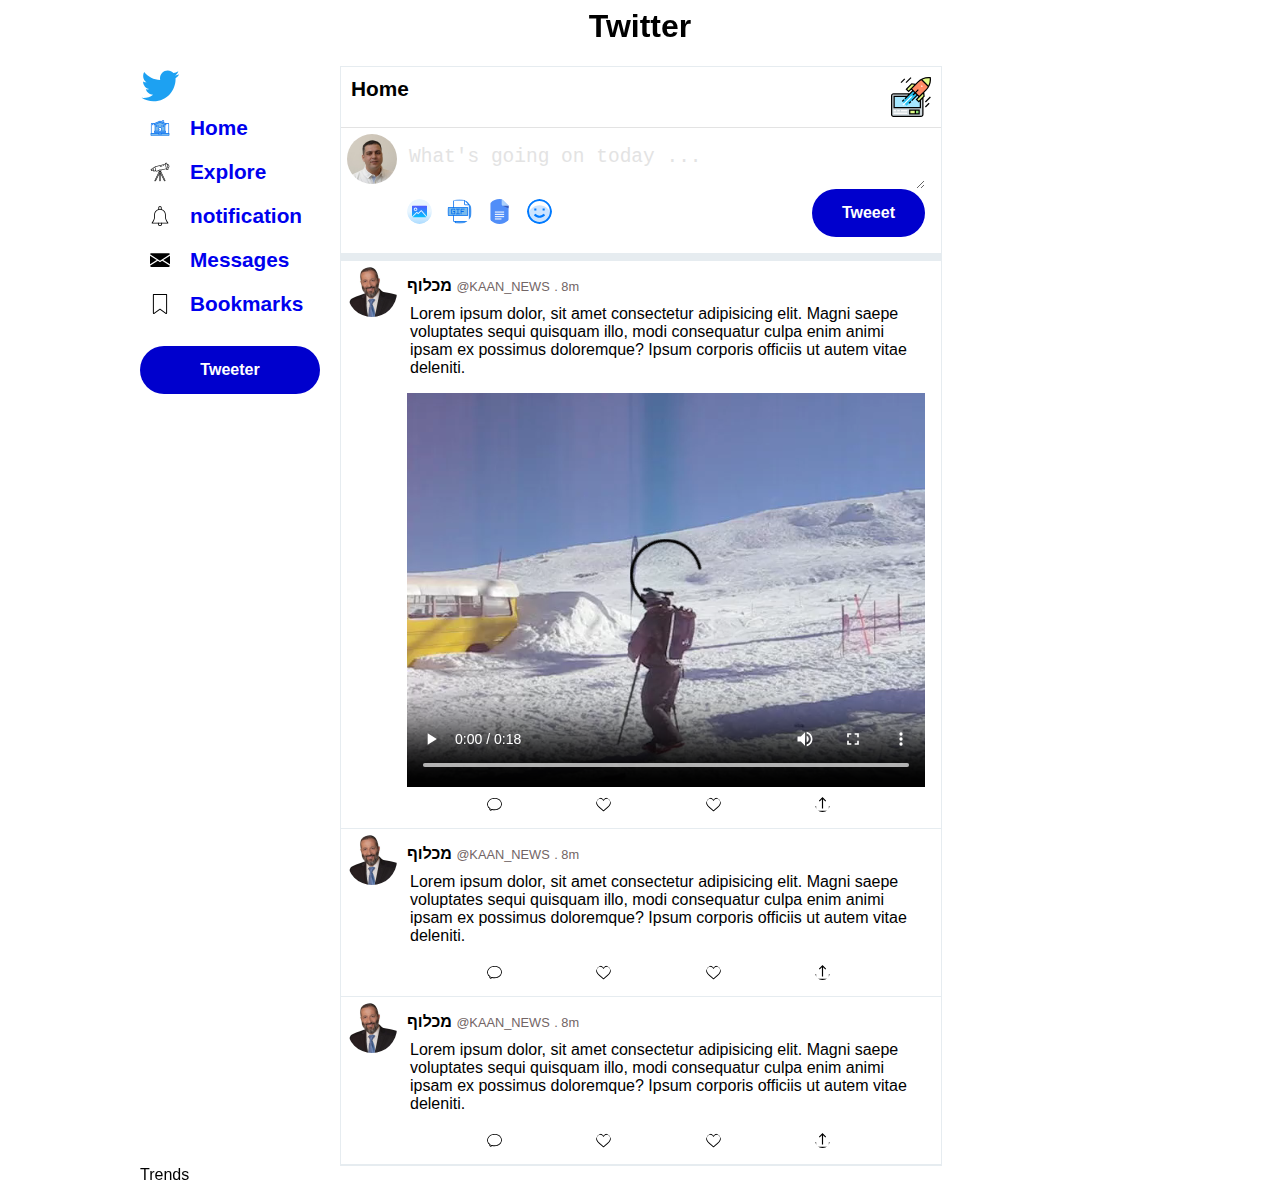
==== HTML/twitterOne/index.html @ de774775 "tweeter first two columns" ====
<html>
    <head>
        <title>Twitter</title>
        <link rel="stylesheet" type="text/css" href="./main.css">
        <link rel="stylesheet" type="text/css" href="./nav.css">
        <link rel="stylesheet" type="text/css" href="./news.css">
    </head>
    <body>
        <header>
            <center>
                <h1>Twitter</h1>
            </center>
        </header> 
        <main>
            <div class="main">
                <div class="naviation-wrapper">
                    <div class="header">
                        <svg viewBox="0 0 24 24" class="tweeter-logo r-13gxpu9 r-4qtqp9 r-yyyyoo r-16y2uox r-1q142lx r-8kz0gk r-dnmrzs r-bnwqim r-1plcrui r-lrvibr"><g><path d="M23.643 4.937c-.835.37-1.732.62-2.675.733.962-.576 1.7-1.49 2.048-2.578-.9.534-1.897.922-2.958 1.13-.85-.904-2.06-1.47-3.4-1.47-2.572 0-4.658 2.086-4.658 4.66 0 .364.042.718.12 1.06-3.873-.195-7.304-2.05-9.602-4.868-.4.69-.63 1.49-.63 2.342 0 1.616.823 3.043 2.072 3.878-.764-.025-1.482-.234-2.11-.583v.06c0 2.257 1.605 4.14 3.737 4.568-.392.106-.803.162-1.227.162-.3 0-.593-.028-.877-.082.593 1.85 2.313 3.198 4.352 3.234-1.595 1.25-3.604 1.995-5.786 1.995-.376 0-.747-.022-1.112-.065 2.062 1.323 4.51 2.093 7.14 2.093 8.57 0 13.255-7.098 13.255-13.254 0-.2-.005-.402-.014-.602.91-.658 1.7-1.477 2.323-2.41z"></path></g></svg>
                    </div>
                    <div class="navigation">
                        <nav class="nav-item-element">
                            <a href=#>
                                <div class="nav-item">
                                    <div class="nav-icon"><img src="./assets/home.svg" alt="home ..."></div>
                                    <div class="nav-text">Home</div>
                                </div>
                            </a>
                            <a href=#>
                                <div class="nav-item">
                                    <div class="nav-icon"><img src="./assets/explore.svg" alt="home ..."></div>
                                    <div class="nav-text">Explore</div>
                                </div>
                            </a>
                            <a href=#>
                                <div class="nav-item">
                                    <div class="nav-icon"><img src="./assets/notification.svg" alt="home ..."></div>
                                    <div class="nav-text">notification</div>
                                </div>
                            </a>
                            <a href=#>
                                <div class="nav-item">
                                    <div class="nav-icon"><img src="./assets/messages.svg" alt="home ..."></div>
                                    <div class="nav-text">Messages</div>
                                </div>
                            </a>
                            <a href=#>
                                <div class="nav-item">
                                    <div class="nav-icon"><img src="./assets/bookmarks.svg" alt="home ..."></div>
                                    <div class="nav-text">Bookmarks</div>
                                </div>
                            </a>    
                            <div class="nav-bottom">
                                <button class="button">Tweeter</button>
                            </div>                                                                                                            
                        </nav>
                    </div>
                </div>
                <div class="news-feed-wrapper">
                    <div class="header">
                        <div class="header-text">Home</div>
                        <div class="header-icon"><a href=#><img src="./assets/post.svg" alt="post ..."></a></div>
                    </div>
                    <div class="feed-item profile">
                        <div class="img-col">
                            <a href=#><img src="./assets/me.jpg" alt="profile image"></a>
                        </div>
                        <div class="story-col">
                            <div class="text-area">
                                <textarea id="w3mission" rows="1" cols="200">What's going on today ...</textarea>
                            </div>
                            <div class="feed-item-profile">
                                <div>
                                    <div class="icone-list">
                                        <div class="icon-e"><a href=#><img src="./assets/img.svg" alt="img ..."></a></div>
                                        <div class="icon-e"><a href=#><img src="./assets/gif.svg" alt="gif ..."></a></div>
                                        <div class="icon-e"><a href=#><img src="./assets/doc.svg" alt="doc ..."></a></div>
                                        <div class="icon-e"><a href=#><img src="./assets/smily.svg" alt="smily ..."></a></div>
                                    </div>
                                </div>
                                <div>
                                    <button class="button">Tweeet</button>
                                </div>
                            </div>
                        </div>
                        
                    </div>
                    <!-- end of new box header -->
                    <div class="feed-item ">
                        <div class="img-col">
                            <a href=#><img src="./assets/deri.jpg" alt="profile image"></a>
                        </div>
                        <div class="story-col">
                            <div class="top-title">
                                <span class="name"> מכלוף</span>
                                <span class="more"> @KAAN_NEWS</span>
                                <span class="more"> . 8m</span>
                            </div>
                            <div class="description">
                                Lorem ipsum dolor, sit amet consectetur adipisicing elit. Magni saepe voluptates sequi quisquam illo, modi consequatur culpa enim animi ipsam ex possimus doloremque? Ipsum corporis officiis ut autem vitae deleniti.
                            </div>
                            <div class="media">
                                <video width="100%" height="400" controls>
                                    <source src="https://twitter.com/i/status/1240328558494572544" type="video/ogg">
                                    <source src="./assets/bus.mp4" type="video/mp4">
                                    Your browser does not support the video tag.
                                  </video>
                                
                            </div>
                            <div class="feed-item-footer">
                                <div class="icone-list">
                                    <div class="icon-e"><a href=#><img src="./assets/comment.svg" alt="comment ..."></a></div>
                                    <div class="icon-e"><a href=#><img src="./assets/love.svg" alt="recycel ..."></a></div>
                                    <div class="icon-e"><a href=#><img src="./assets/love.svg" alt="love ..."></a></div>
                                    <div class="icon-e"><a href=#><img src="./assets/upload.svg" alt="upload ..."></a></div>
                                </div>
                            </div>
                        </div>
                        
                    </div>

                    <!-- end of new  box-->
                    <div class="feed-item ">
                        <div class="img-col">
                            <a href=#><img src="./assets/deri.jpg" alt="profile image"></a>
                        </div>
                        <div class="story-col">
                            <div class="top-title">
                                <span class="name"> מכלוף</span>
                                <span class="more"> @KAAN_NEWS</span>
                                <span class="more"> . 8m</span>
                            </div>
                            <div class="description">
                                Lorem ipsum dolor, sit amet consectetur adipisicing elit. Magni saepe voluptates sequi quisquam illo, modi consequatur culpa enim animi ipsam ex possimus doloremque? Ipsum corporis officiis ut autem vitae deleniti.
                            </div>

                            <div class="feed-item-footer">
                                <div class="icone-list">
                                    <div class="icon-e"><a href=#><img src="./assets/comment.svg" alt="comment ..."></a></div>
                                    <div class="icon-e"><a href=#><img src="./assets/love.svg" alt="recycel ..."></a></div>
                                    <div class="icon-e"><a href=#><img src="./assets/love.svg" alt="love ..."></a></div>
                                    <div class="icon-e"><a href=#><img src="./assets/upload.svg" alt="upload ..."></a></div>
                                </div>
                            </div>
                        </div>
                        
                    </div>

                    <!-- end of new  box-->
                    <div class="feed-item ">
                        <div class="img-col">
                            <a href=#><img src="./assets/deri.jpg" alt="profile image"></a>
                        </div>
                        <div class="story-col">
                            <div class="top-title">
                                <span class="name"> מכלוף</span>
                                <span class="more"> @KAAN_NEWS</span>
                                <span class="more"> . 8m</span>
                            </div>
                            <div class="description">
                                Lorem ipsum dolor, sit amet consectetur adipisicing elit. Magni saepe voluptates sequi quisquam illo, modi consequatur culpa enim animi ipsam ex possimus doloremque? Ipsum corporis officiis ut autem vitae deleniti.
                            </div>

                            <div class="feed-item-footer">
                                <div class="icone-list">
                                    <div class="icon-e"><a href=#><img src="./assets/comment.svg" alt="comment ..."></a></div>
                                    <div class="icon-e"><a href=#><img src="./assets/love.svg" alt="recycel ..."></a></div>
                                    <div class="icon-e"><a href=#><img src="./assets/love.svg" alt="love ..."></a></div>
                                    <div class="icon-e"><a href=#><img src="./assets/upload.svg" alt="upload ..."></a></div>
                                </div>
                            </div>
                        </div>
                        
                    </div>

                    <!-- end of new  box-->                                        
                </div>
                <div class="trends-wrapper">Trends</div>

            </div>
        </main>
    
       
    </body>
</html>
---- HTML/twitterOne/main.css ----
BODY {
    font-family: 'Segoe UI', Tahoma, Geneva, Verdana, sans-serif;
    font-style: 16px;
}
.main {
    
    width: 100%;
    max-width: 1000px;
    margin: auto;
}
.naviation-wrapper {
    width: 200px;
    float: left;
}
.news-feed-wrapper {
    width: 600px;
    float: left;
    border: 1px solid #E6ECF0;
}
.trends-wrapper {
    width: 300;
    float: left;
}

.button {
    background-color: mediumblue;
    border: none;
    border-radius: 9999px;
    color: white;
    padding: 15px 30px;
    text-align: center;
    text-decoration: none;
    font-size: 1em;
    font-weight: bold;
    cursor: pointer;
}
.button:hover {
    background-color: mediumslateblue;
}
---- HTML/twitterOne/nav.css ----
.tweeter-logo{
    color: rgba(29,161,242,1.00);
    width: 40px;
    fill: rgb(29, 161, 242);
}

.naviation-wrapper {
    margin-bottom: 20px;
}

.navigation .nav-item-element {
    flex-direction: column;
    justify-content: flex-start;
    display: flex;

}

.nav-item-element a {
    text-decoration: none
}

.navigation .nav-item {
    padding: 10px 0 10px 0;
    flex-direction: row;
    justify-content: flex-start;
    display: flex;

}

.navigation .nav-item .nav-icon,
.navigation .nav-item .nav-text {
    box-sizing: border-box;
    display: flex;
    padding: 0 10px 0 10px; 

}
.nav-icon img {
    width: 20px;
}
.navigation .nav-item .nav-text {
    font-size: 1.3em;
    font-weight: bold;
    
}
---- HTML/twitterOne/news.css ----
.news-feed-wrapper .header {
    display: flex;
    flex-direction: row;
    justify-content: space-between;
    border-bottom: 1px solid #e3e3e3;
}
.news-feed-wrapper .header-icon img {
    width: 40px;
}
.news-feed-wrapper .header DIV {
    padding: 10px;
    font-size: 1.3em;
    font-weight: bold;
    

}

.news-feed-wrapper .feed-item {
    display: flex;
    direction: row;
    padding: 6px;
    border-bottom: 1px solid #E6ECF0;
}

.feed-item .img-col img {
    width: 50px;
    border-radius: 50%;
}

.feed-item .story-col {
    padding: 10px;
}
.news-feed-wrapper .profile {
    border-bottom: 8px solid #E6ECF0;
}
.feed-item .story-col .text-area textarea {
    height: 45px;
    border: 0px transparent;
    font-size: 1.5em;
    color: #e3e3e3;
    width: 100%;
}

.icon-e img {
    width: 25px;
    border-radius: 50%;
}

.feed-item-footer .icon-e img {
    width: 15px;
} 

.story-col .top-title .name{
    font-weight: bold;
}
.story-col .top-title .more{
    color: rgb(114, 101, 101);
    font-size: 0.8em;
}
.story-col .feed-item-profile,
.story-col .icone-list  {
    display: flex;
    direction: row;
    justify-content: space-between;
}
.story-col .description {
    padding: 10px 0 10px 3px
}
.story-col .feed-item-footer {

}
.story-col .icone-list {
    justify-content: space-evenly;
}

.story-col .feed-item-footer {
    justify-content: space-between;
}
.icone-list div{
    padding: 10px 15px 0 0;
    align-items: center;
}
.icone-list div:hover{
    background-color: hotpink;
}
.nav-bottom button{
    margin-top: 20px;
    width:90%;
}
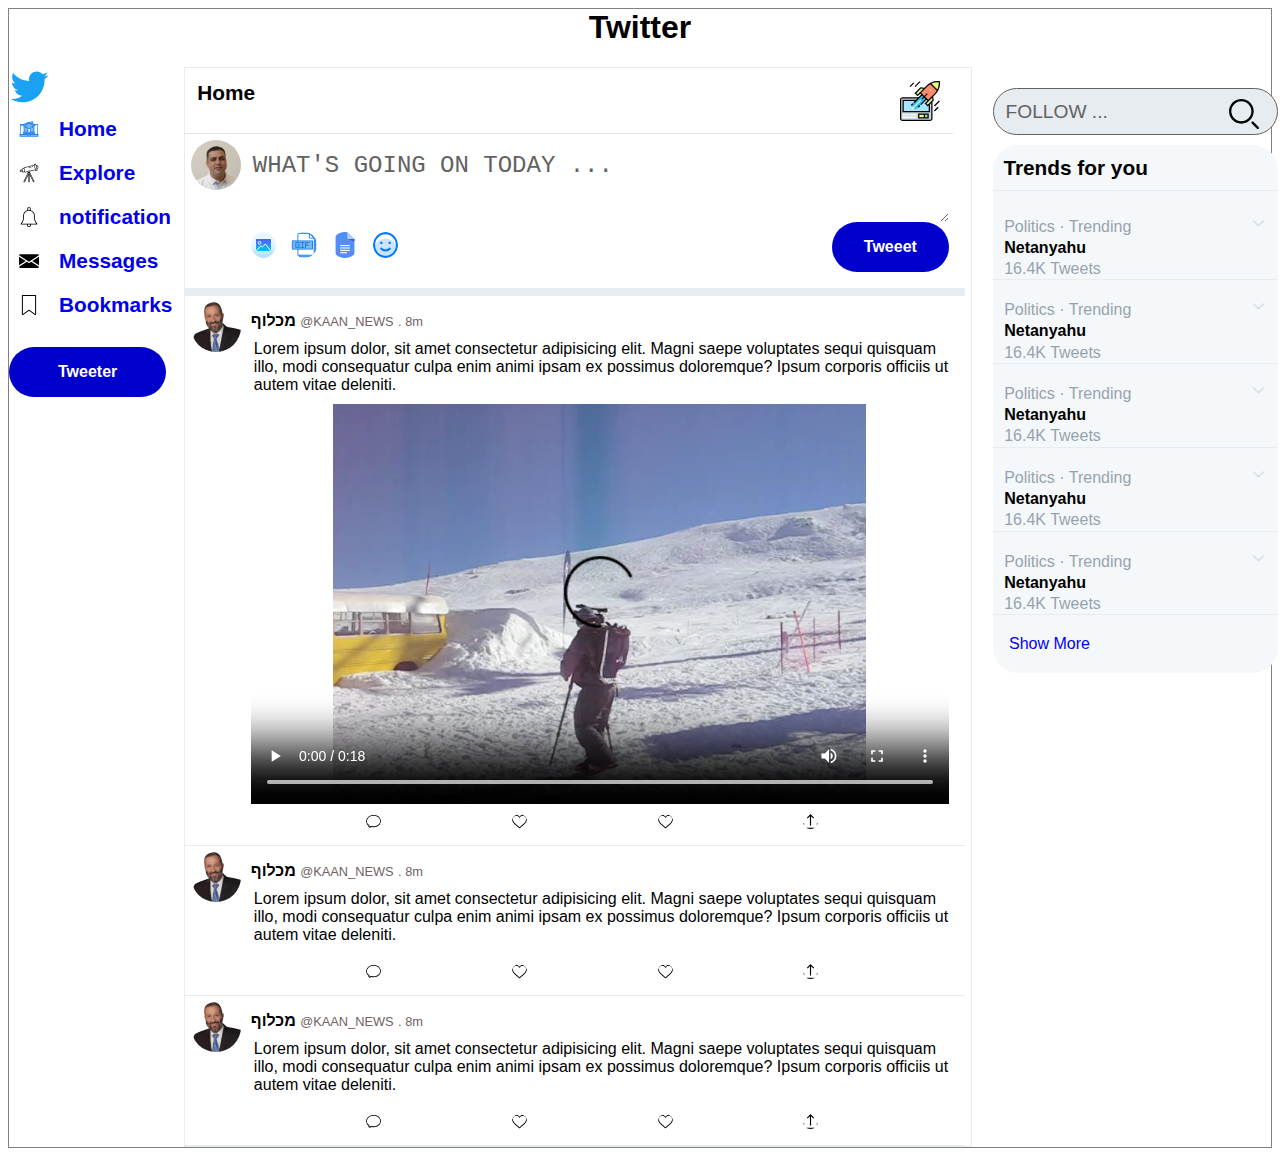
==== commit dc348deb: "add tweeter 3 column + fix feedback from teacher ..." ====
--- a/HTML/twitterOne/index.html
+++ b/HTML/twitterOne/index.html
@@ -4,6 +4,7 @@
         <link rel="stylesheet" type="text/css" href="./main.css">
         <link rel="stylesheet" type="text/css" href="./nav.css">
         <link rel="stylesheet" type="text/css" href="./news.css">
+        <link rel="stylesheet" type="text/css" href="./trends.css">
     </head>
     <body>
         <header>
@@ -66,7 +67,7 @@
                         </div>
                         <div class="story-col">
                             <div class="text-area">
-                                <textarea id="w3mission" rows="1" cols="200">What's going on today ...</textarea>
+                                <textarea id="news-textarea" rows="1" cols="200" placeholder="What's going on today ..."></textarea>
                             </div>
                             <div class="feed-item-profile">
                                 <div>
@@ -174,7 +175,64 @@
 
                     <!-- end of new  box-->                                        
                 </div>
-                <div class="trends-wrapper">Trends</div>
+                <div class="trends-wrapper">
+                    <div class="search-box">
+                        <input class="search-box-input" type="input" placeholder="Follow ...">
+                        <!--<input class="search-box-button" type="button" value="search">-->
+                        <button class="search-box-button"><img src="./assets/search.svg" alt="Search"></span></button>
+                    </div>
+                    <div class="trends">
+                        <div class="trend-item trends-header">Trends for you</div>
+                        <!-- trend -->
+                        <div class="trend-item">
+                            <div class="top">
+                                <div class="left item">Politics · Trending</div>
+                                <div class="arrow item"><img src="./assets/arrow_down.svg"></div>
+                            </div>
+                            <div class="mid">Netanyahu</div>
+                            <div class="bottom">16.4K Tweets</div>
+                        </div>
+                        <!-- trend -->
+                        <div class="trend-item">
+                            <div class="top">
+                                <div class="left item">Politics · Trending</div>
+                                <div class="arrow item"><img src="./assets/arrow_down.svg"></div>
+                            </div>
+                            <div class="mid">Netanyahu</div>
+                            <div class="bottom">16.4K Tweets</div>
+                        </div>
+                        <!-- trend -->
+                        <div class="trend-item">
+                            <div class="top">
+                                <div class="left item">Politics · Trending</div>
+                                <div class="arrow item"><img src="./assets/arrow_down.svg"></div>
+                            </div>
+                            <div class="mid">Netanyahu</div>
+                            <div class="bottom">16.4K Tweets</div>
+                        </div>
+                        <!-- trend -->
+                        <div class="trend-item">
+                            <div class="top">
+                                <div class="left item">Politics · Trending</div>
+                                <div class="arrow item"><img src="./assets/arrow_down.svg"></div>
+                            </div>
+                            <div class="mid">Netanyahu</div>
+                            <div class="bottom">16.4K Tweets</div>
+                        </div>
+                        <!-- trend -->
+                        <div class="trend-item">
+                            <div class="top">
+                                <div class="left item">Politics · Trending</div>
+                                <div class="arrow item"><img src="./assets/arrow_down.svg"></div>
+                            </div>
+                            <div class="mid">Netanyahu</div>
+                            <div class="bottom">16.4K Tweets</div>
+                        </div>
+                        
+                        <div class="trend-item  trends-footer">Show More</div>
+                        
+                    </div>                    
+                </div>
 
             </div>
         </main>
--- a/HTML/twitterOne/main.css
+++ b/HTML/twitterOne/main.css
@@ -1,25 +1,31 @@
 BODY {
     font-family: 'Segoe UI', Tahoma, Geneva, Verdana, sans-serif;
-    font-style: 16px;
+    font-size: 16px;
+    border: 1px solid grey;
 }
 .main {
     
-    width: 100%;
-    max-width: 1000px;
+    width: 80em;
+    max-width: 1300px;
     margin: auto;
+    display: flex;
+    justify-content: space-around;
 }
 .naviation-wrapper {
-    width: 200px;
-    float: left;
+    #width: 12em;
+    flex-grow: 0.5;
+    #float: left;
 }
 .news-feed-wrapper {
-    width: 600px;
-    float: left;
+    #width: 40em;
+    flex-grow: 2;
+    #float: left;
     border: 1px solid #E6ECF0;
 }
 .trends-wrapper {
-    width: 300;
-    float: left;
+    #width: 25em;
+    flex-grow: 1;
+    #float: left;
 }
 
 .button {
@@ -27,7 +33,7 @@
     border: none;
     border-radius: 9999px;
     color: white;
-    padding: 15px 30px;
+    padding: 1em 2em;
     text-align: center;
     text-decoration: none;
     font-size: 1em;
--- a/HTML/twitterOne/nav.css
+++ b/HTML/twitterOne/nav.css
@@ -1,8 +1,8 @@
 
 .tweeter-logo{
-    color: rgba(29,161,242,1.00);
+    color: #1AA1F2;
     width: 40px;
-    fill: rgb(29, 161, 242);
+    fill: #1AA1F2;
 }
 
 .naviation-wrapper {
--- a/HTML/twitterOne/news.css
+++ b/HTML/twitterOne/news.css
@@ -1,3 +1,8 @@
+.news-feed-wrapper .header,
+.feed-item {
+ max-width: 48em;
+}
+
 .news-feed-wrapper .header {
     display: flex;
     flex-direction: row;
@@ -7,12 +12,11 @@
 .news-feed-wrapper .header-icon img {
     width: 40px;
 }
-.news-feed-wrapper .header DIV {
-    padding: 10px;
+.news-feed-wrapper .header .header-text,
+.news-feed-wrapper .header .header-icon {
+    padding: 0.6em;
     font-size: 1.3em;
     font-weight: bold;
-    
-
 }
 
 .news-feed-wrapper .feed-item {
@@ -34,15 +38,19 @@
     border-bottom: 8px solid #E6ECF0;
 }
 .feed-item .story-col .text-area textarea {
-    height: 45px;
+    height: 3em;
     border: 0px transparent;
     font-size: 1.5em;
     color: #e3e3e3;
     width: 100%;
 }
+.feed-item .story-col .text-area textarea:hover, 
+.feed-item .story-col .text-area textarea:focus {
+    color: black;
+}
 
 .icon-e img {
-    width: 25px;
+    width: 1.6em;
     border-radius: 50%;
 }
 
@@ -54,7 +62,7 @@
     font-weight: bold;
 }
 .story-col .top-title .more{
-    color: rgb(114, 101, 101);
+    color: #706262;
     font-size: 0.8em;
 }
 .story-col .feed-item-profile,
@@ -81,7 +89,7 @@
     align-items: center;
 }
 .icone-list div:hover{
-    background-color: hotpink;
+    background-color: #FF6262;
 }
 .nav-bottom button{
     margin-top: 20px;
--- a/HTML/twitterOne/trends.css
+++ b/HTML/twitterOne/trends.css
@@ -0,0 +1,112 @@
+
+.trends-wrapper {
+   
+}
+
+.trends-wrapper .search-box,
+.trends-wrapper .trends  
+{
+    border-radius: 25px;
+    margin: 1.3em;
+    width: 90%;
+
+}
+
+.trends-wrapper .search-box {
+    height: 2em;
+} 
+.trends-wrapper .trends {
+    background: #F5F8FA;
+
+}
+
+.trends-wrapper .trend-item {
+    border-bottom: 1px solid #E6ECF0;
+    margin: 1.2em 0 1.2em 0;
+    color: #96A3AE;
+    font-weight: 300;
+    padding: 0 0.2em 0 0.4em; 
+}
+
+.trends-wrapper .trend-item:last-child {
+    border: none;
+}
+
+.trends .trends-header {
+    color: #000000;
+    font-size: 1.3em;
+    font-weight: bold;
+    padding: 0.5em;
+}
+.trends .trends-footer {
+    color: #0000FF;
+    font-weight: 500;
+    padding: 0 0 1.3em 1em;
+}
+
+.trends-wrapper .top{
+    display: flex;
+    justify-content: space-between;
+}
+
+.top .arrow {
+    border-radius: 50%;
+    text-align: center;
+
+    width: 1.5em;
+}
+.top .arrow img{
+    width: 1em;
+    font-size: 0.7em;
+    filter: invert(95%) sepia(10%) saturate(114%) hue-rotate(162deg) brightness(93%) contrast(93%);
+}
+
+.top .arrow:hover{
+    #background-color: #8ED0F9;
+    filter: invert(48%) sepia(66%) saturate(2190%) hue-rotate(177deg) brightness(102%) contrast(90%);
+}
+
+.trends-wrapper .top,
+.trends-wrapper .mid,
+.trends-wrapper .bottom {
+    padding: 0.1em 0.3em 0.1em 0.3em;
+}
+
+.trends-wrapper .mid {
+    font-weight: bold;
+    color: #000000
+}
+.trends-wrapper .search-box {
+    position: relative;
+
+}
+.trends-wrapper .search-box .search-box-input {
+    width:100%;
+    color: #626262;
+    border: 1px solid #626262;;
+    background: #E6ECF0;
+    padding: 0.6em 0.6em;
+    border-radius: 50px;
+    outline: none;
+    font-size: 1.2em;
+}
+::-webkit-input-placeholder {
+    color: #626262;
+    text-transform: uppercase;
+}
+
+.trends-wrapper .search-box .search-box-button img{
+    width: 30px;
+}
+.trends-wrapper .search-box .search-box-button {
+    width:20px;
+    position: absolute;
+    top: 10px;
+    right: 25px;
+    cursor: pointer;
+    width: 30px;
+    height: 30px;
+    border:0;
+    border-radius: 50%;
+    background:url(./assets/search.svg) no-repeat;
+}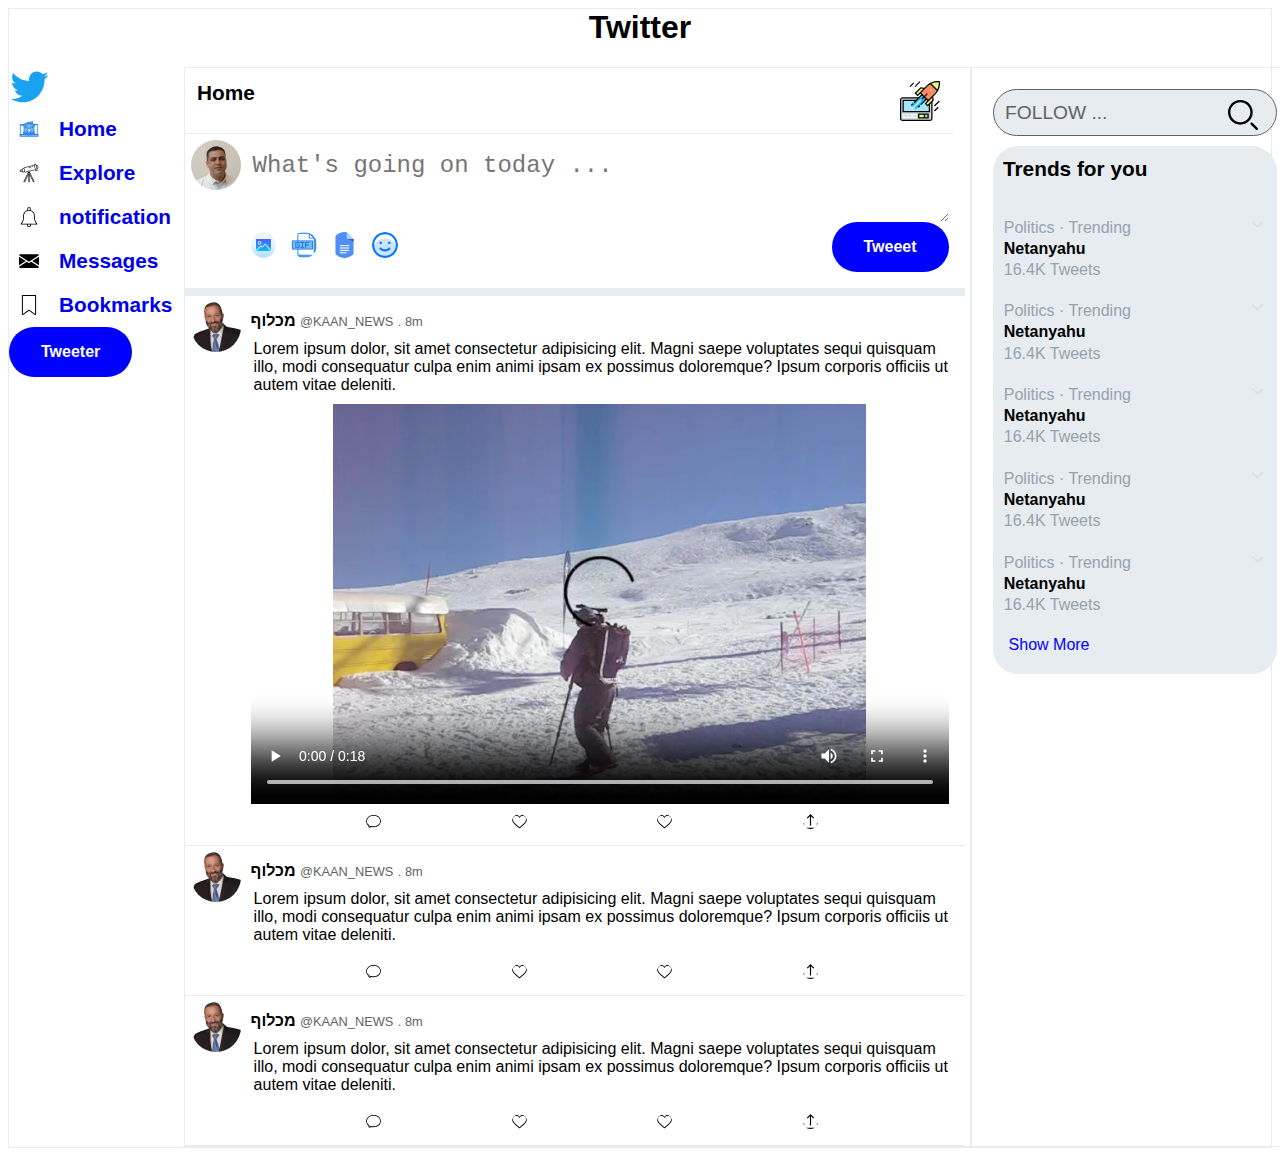
==== commit 0903d0ed: "saas #1" ====
--- a/HTML/twitterOne/index.html
+++ b/HTML/twitterOne/index.html
@@ -1,10 +1,12 @@
 <html>
     <head>
         <title>Twitter</title>
-        <link rel="stylesheet" type="text/css" href="./main.css">
-        <link rel="stylesheet" type="text/css" href="./nav.css">
-        <link rel="stylesheet" type="text/css" href="./news.css">
-        <link rel="stylesheet" type="text/css" href="./trends.css">
+        <meta name="viewport" content="width=device-width, initial-scale=1.0">
+        <link rel="stylesheet" type="text/css" href="./css/main.css">
+        <link rel="stylesheet" type="text/css" href="./css/nav.css">
+        <link rel="stylesheet" type="text/css" href="./css/news.css">
+        <link rel="stylesheet" type="text/css" href="./css/trends.css">
+
     </head>
     <body>
         <header>
--- a/HTML/twitterOne/css/main.css
+++ b/HTML/twitterOne/css/main.css
@@ -0,0 +1,50 @@
+BODY {
+  font-family: "Segoe UI", Tahoma, Geneva, Verdana, sans-serif;
+  font-size: 16px;
+  border: 1px solid #E6ECF0;
+}
+
+.main {
+  width: 80em;
+  max-width: 1300px;
+  margin: auto;
+  display: flex;
+  justify-content: space-around;
+}
+.main .naviation-wrapper {
+  flex-grow: 0.5;
+}
+.main .news-feed-wrapper {
+  flex-grow: 2;
+  border: 1px solid #E6ECF0;
+}
+.main .trends-wrapper {
+  flex-grow: 1;
+}
+.main .button {
+  background-color: #0000FF;
+  border: none;
+  border-radius: 9999px;
+  color: white;
+  padding: 1em 2em;
+  text-align: center;
+  text-decoration: none;
+  font-size: 1em;
+  font-weight: bold;
+  cursor: pointer;
+}
+.main .button:hover {
+  background-color: #8ED0F9;
+}
+.main .tweeter-logo {
+  color: #1AA1F2;
+  width: 40px;
+  fill: #1AA1F2;
+}
+@media only screen and (max-width: 599px) {
+  .main .button {
+    color: #96A3AE;
+  }
+}
+
+/*# sourceMappingURL=main.css.map */
--- a/HTML/twitterOne/css/nav.css
+++ b/HTML/twitterOne/css/nav.css
@@ -0,0 +1,40 @@
+.naviation-wrapper {
+  margin-bottom: 20px;
+}
+
+.naviation-wrapper .navigation .nav-item-element {
+  flex-direction: column;
+  justify-content: flex-start;
+  display: flex;
+}
+
+.naviation-wrapper .navigation .nav-item-element a {
+  text-decoration: none;
+}
+
+.naviation-wrapper .navigation .nav-item {
+  padding: 10px 0 10px 0;
+  flex-direction: row;
+  justify-content: flex-start;
+  display: flex;
+}
+
+.naviation-wrapper .navigation .nav-item .nav-icon,
+.naviation-wrapper .navigation .nav-item .nav-text {
+  box-sizing: border-box;
+  display: flex;
+  padding: 0 10px 0 10px;
+}
+
+.naviation-wrapper .navigation .nav-icon img {
+  width: 20px;
+}
+
+.naviation-wrapper .navigation .nav-item .nav-text {
+  font-size: 1.3em;
+  font-weight: bold;
+}
+
+/*# sourceMappingURL=nav.css.map */
+
+/*# sourceMappingURL=nav.css.map */
--- a/HTML/twitterOne/css/news.css
+++ b/HTML/twitterOne/css/news.css
@@ -0,0 +1,110 @@
+.news-feed-wrapper .header,
+.news-feed-wrapper .feed-item {
+  max-width: 48em;
+}
+
+.news-feed-wrapper .header {
+  display: flex;
+  flex-direction: row;
+  justify-content: space-between;
+  border-bottom: 1px solid #E6ECF0;
+}
+
+.news-feed-wrapper .header-icon img {
+  width: 40px;
+}
+
+.news-feed-wrapper .header .header-text,
+.news-feed-wrapper .header .header-icon {
+  padding: 0.6em;
+  font-size: 1.3em;
+  font-weight: bold;
+}
+
+.news-feed-wrapper .feed-item {
+  display: flex;
+  direction: row;
+  padding: 6px;
+  border-bottom: 1px solid #E6ECF0;
+}
+
+.news-feed-wrapper .feed-item .img-col img {
+  width: 50px;
+  border-radius: 50%;
+}
+
+.news-feed-wrapper .feed-item .story-col {
+  padding: 10px;
+}
+
+.news-feed-wrapper .feed-item .story-col .text-area textarea {
+  height: 3em;
+  border: 0px transparent;
+  font-size: 1.5em;
+  color: #96A3AE;
+  width: 100%;
+}
+
+.news-feed-wrapper .feed-item .story-col .text-area textarea:hover,
+.news-feed-wrapper .feed-item .story-col .text-area textarea:focus {
+  color: black;
+}
+
+.news-feed-wrapper .profile {
+  border-bottom: 8px solid #E6ECF0;
+}
+
+.news-feed-wrapper .icon-e img {
+  width: 1.6em;
+  border-radius: 50%;
+}
+
+.news-feed-wrapper .feed-item-footer .icon-e img {
+  width: 15px;
+}
+
+.news-feed-wrapper .story-col .top-title .name {
+  font-weight: bold;
+}
+
+.news-feed-wrapper .story-col .top-title .more {
+  color: #626262;
+  font-size: 0.8em;
+}
+
+.news-feed-wrapper .story-col .feed-item-profile,
+.news-feed-wrapper .story-col .icone-list {
+  display: flex;
+  direction: row;
+  justify-content: space-between;
+}
+
+.news-feed-wrapper .story-col .description {
+  padding: 10px 0 10px 3px;
+}
+
+.news-feed-wrapper .story-col .icone-list {
+  justify-content: space-evenly;
+}
+
+.news-feed-wrapper .story-col .feed-item-footer {
+  justify-content: space-between;
+}
+
+.news-feed-wrapper .icone-list div {
+  padding: 10px 15px 0 0;
+  align-items: center;
+}
+
+.news-feed-wrapper .icone-list div:hover {
+  background-color: #8ED0F9;
+}
+
+.news-feed-wrapper .nav-bottom button {
+  margin-top: 20px;
+  width: 90%;
+}
+
+/*# sourceMappingURL=news.css.map */
+
+/*# sourceMappingURL=news.css.map */
--- a/HTML/twitterOne/css/trends.css
+++ b/HTML/twitterOne/css/trends.css
@@ -0,0 +1,116 @@
+.trends-wrapper {
+  border: 1px solid #E6ECF0;
+}
+
+.trends-wrapper .search-box,
+.trends-wrapper .trends {
+  border-radius: 25px;
+  margin: 1.3em;
+  width: 90%;
+}
+
+.trends-wrapper .search-box {
+  height: 2em;
+}
+
+.trends-wrapper .trends {
+  background: #E6ECF0;
+}
+
+.trends-wrapper .trend-item {
+  border-bottom: 1px solid #E6ECF0;
+  margin: 1.2em 0 1.2em 0;
+  color: #96A3AE;
+  font-weight: 300;
+  padding: 0 0.2em 0 0.4em;
+}
+
+.trends-wrapper .trend-item:last-child {
+  border: none;
+}
+
+.trends-wrapper .trends .trends-header {
+  color: #000000;
+  font-size: 1.3em;
+  font-weight: bold;
+  padding: 0.5em;
+}
+
+.trends-wrapper .trends .trends-footer {
+  color: #0000FF;
+  font-weight: 500;
+  padding: 0 0 1.3em 1em;
+}
+
+.trends-wrapper .top {
+  display: flex;
+  justify-content: space-between;
+}
+
+.trends-wrapper .top .arrow {
+  border-radius: 50%;
+  text-align: center;
+  width: 1.5em;
+}
+
+.trends-wrapper .top .arrow img {
+  width: 1em;
+  font-size: 0.7em;
+  filter: invert(95%) sepia(10%) saturate(114%) hue-rotate(162deg) brightness(93%) contrast(93%);
+}
+
+.trends-wrapper .top .arrow:hover {
+  filter: invert(48%) sepia(66%) saturate(2190%) hue-rotate(177deg) brightness(102%) contrast(90%);
+}
+
+.trends-wrapper .top,
+.trends-wrapper .mid,
+.trends-wrapper .bottom {
+  padding: 0.1em 0.3em 0.1em 0.3em;
+}
+
+.trends-wrapper .mid {
+  font-weight: bold;
+  color: #000000;
+}
+
+.trends-wrapper .search-box {
+  position: relative;
+}
+
+.trends-wrapper .search-box .search-box-input {
+  width: 100%;
+  color: #626262;
+  border: 1px solid #626262;
+  background: #E6ECF0;
+  padding: 0.6em 0.6em;
+  border-radius: 50px;
+  outline: none;
+  font-size: 1.2em;
+}
+
+.trends-wrapper .search-box ::-webkit-input-placeholder {
+  color: #626262;
+  text-transform: uppercase;
+}
+
+.trends-wrapper .search-box .search-box-button img {
+  width: 30px;
+}
+
+.trends-wrapper .search-box .search-box-button {
+  width: 20px;
+  position: absolute;
+  top: 10px;
+  right: 25px;
+  cursor: pointer;
+  width: 30px;
+  height: 30px;
+  border: 0;
+  border-radius: 50%;
+  background: url(./assets/search.svg) no-repeat;
+}
+
+/*# sourceMappingURL=trends.css.map */
+
+/*# sourceMappingURL=trends.css.map */
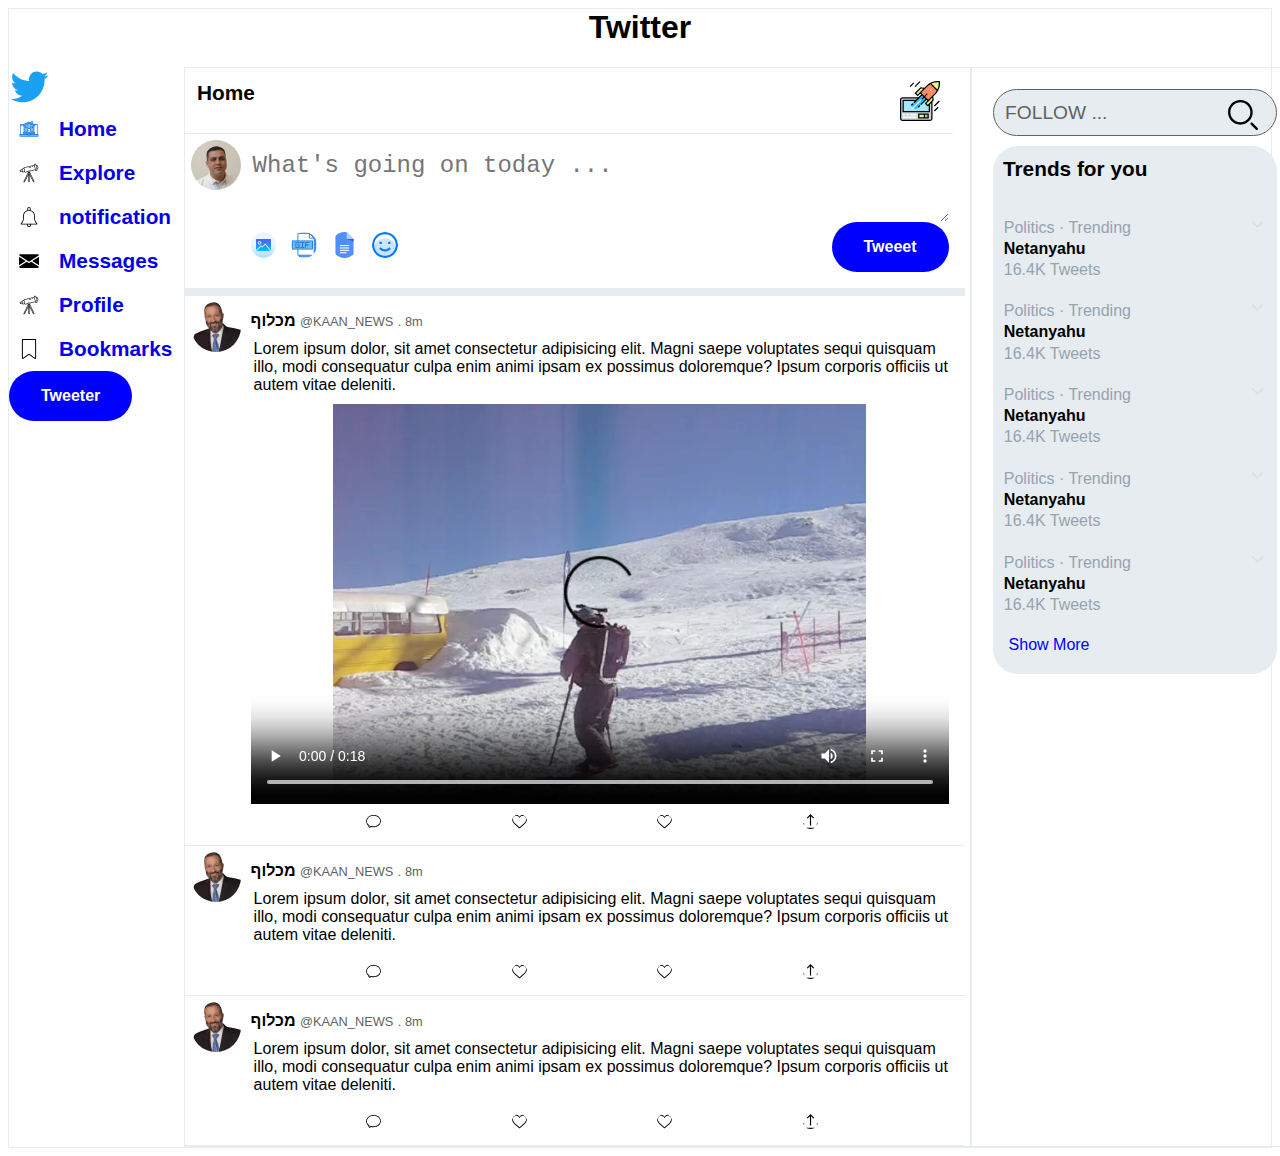
==== commit 01480313: "edit profile - part1 (partial: before load/save from json)" ====
--- a/HTML/twitterOne/index.html
+++ b/HTML/twitterOne/index.html
@@ -6,7 +6,12 @@
         <link rel="stylesheet" type="text/css" href="./css/nav.css">
         <link rel="stylesheet" type="text/css" href="./css/news.css">
         <link rel="stylesheet" type="text/css" href="./css/trends.css">
-
+        <link rel="stylesheet" type="text/css" href="./css/profile.css">
+        <link rel="stylesheet" type="text/css" href="./css/editProfile.css">
+        <link rel="stylesheet" type="text/css" href="./css/modal.css">
+
+        <script type="text/javascript" src="./js/myScripts.js"></script>
+        <script type="text/javascript" src="./js/template.js"></script>
     </head>
     <body>
         <header>
@@ -22,7 +27,7 @@
                     </div>
                     <div class="navigation">
                         <nav class="nav-item-element">
-                            <a href=#>
+                            <a  href=javascript:; onClick="navItemHandler('home'); return false;">
                                 <div class="nav-item">
                                     <div class="nav-icon"><img src="./assets/home.svg" alt="home ..."></div>
                                     <div class="nav-text">Home</div>
@@ -46,6 +51,13 @@
                                     <div class="nav-text">Messages</div>
                                 </div>
                             </a>
+                            <a href=javascript:; onClick="navItemHandler('profile'); return false;">
+                                <div class="nav-item">
+                                    <div class="nav-icon"><img src="./assets/explore.svg" alt="Profile ..."></div>
+                                    <div class="nav-text">Profile</div>
+                                </div>
+                            </a>
+
                             <a href=#>
                                 <div class="nav-item">
                                     <div class="nav-icon"><img src="./assets/bookmarks.svg" alt="home ..."></div>
@@ -58,6 +70,54 @@
                         </nav>
                     </div>
                 </div>
+                <!-- profile -->
+                <div class="profile-wrapper">
+                    <div class="header">
+                        <div class="header-text">Rambo 3</div>
+                        <div class="header-subtext">230 tweets</div>
+                        <div class="header-icon"><a href=#><img src="./assets/post.svg" alt="post ..."></a></div>
+                    </div>
+                    <div class="feed-item-top profile-top">
+                        <div class="img-back">
+                            <img src="./assets/acidparty.jpg" alt="profile image">
+                        </div>
+                        <div class="img-back-bottom-row">
+                            <div class="img-col">
+                                <a href=#><img src="./assets/me.jpg" alt="profile image"></a>
+                            </div>
+                            <div class="img-back-bottom-row-button">
+                                <button class="button" onClick="editProfileHandler()">Edit Profile</button>
+                            </div>                            
+                        </div>
+                        <div class="story-col">
+                            <div class="feed-item-top-profile">
+                                    <div class="icone-list">
+                                        <div class="icon-e tweet"><a href=#>Tweets</a></div>
+                                        <div class="icon-e"><a href=#>Tweets & replies</a></div>
+                                        <div class="icon-e"><a href=#>Media</a></div>
+                                        <div class="icon-e"><a href=#>Likes</a></div>
+                                    </div>
+                            </div>
+                        </div>                        
+                    </div>
+
+            <!-- start of template -->
+            <div id="feed-item-template">
+        
+            </div>
+            <!-- end of template -->
+
+
+                    <!-- end of new box header -->
+                    <div class="feed-item ">
+                        Who to Folllow                        
+                    </div>
+
+                
+                    <!-- end of profile  box-->                                        
+                </div>
+
+                <!-- news -->
                 <div class="news-feed-wrapper">
                     <div class="header">
                         <div class="header-text">Home</div>
@@ -121,7 +181,7 @@
                         
                     </div>
 
-                    <!-- end of new  box-->
+                    <!-- end of news  box-->
                     <div class="feed-item ">
                         <div class="img-col">
                             <a href=#><img src="./assets/deri.jpg" alt="profile image"></a>
@@ -177,6 +237,8 @@
 
                     <!-- end of new  box-->                                        
                 </div>
+
+                <!-- Trends start-->
                 <div class="trends-wrapper">
                     <div class="search-box">
                         <input class="search-box-input" type="input" placeholder="Follow ...">
@@ -238,7 +300,87 @@
 
             </div>
         </main>
-    
+
+
+        <div id="modal-back" class="modal-back close">            
+            <div class="modal profile-wrapper" id="modal">
+                <div class="header">
+                    <div class="closex" onClick="editProfileCloseHandler();">X</div>
+                    <div class="title">Edit Profile</div>
+                    <div class="space"></div>
+                    <div class="save"><button class="button">Save</button></div>
+                </div>
+
+                <div class="feed-item-top profile-top">
+                    <div class="img-back">
+                        <img src="./assets/acidparty.jpg" alt="profile image">
+                    </div>
+                    <div class="img-back-bottom-row">
+                        <div class="img-col">
+                            <a href=#><img src="./assets/me.jpg" alt="profile image"></a>
+                        </div>
+                        <div class="space-div"></div>                            
+                    </div>
+                </div>
+
+                <form class="modal-form" method="post">
+                    <div class="form-element input" key="1">
+                        <label for="fname">Name</label>
+                        <input class="box-input" id="fname" type="input" placeholder="">                    
+                    </div>
+                    <div class="form-element input" key="1">
+                        <label for="fBio">Bio</label>
+                        <input class="box-input" id="fBio" type="input" placeholder="">                    
+                    </div>
+                    <div class="form-element input" key="1">
+                        <label for="fLocation">Location</label>
+                        <input class="box-input" id="fLocation" type="input" placeholder="">                    
+                    </div>
+                    <div class="form-element input" key="1">
+                        <label for="fWebsite">Website</label>
+                        <input class="box-input" id="fWebsite" type="input" placeholder="">                    
+                    </div>                
+                </form>
+                <div class="footer">&nbsp;</div>
+            </div>
+        </div>
+
+        
+
+
+        <div class="templates">
+            <!-- start of template -->
+            <template id="feedItemTemplate">
+                <div class="feed-item">
+                    <div class="img-col">
+                        <a href=#><img id="img-col-img" src="./assets/deri.jpg" alt="profile image"></a>
+                    </div>
+                    <div class="story-col">
+                        <div class="top-title">
+                            <span class="name" id="top-title-name"> מכלוף</span>
+                            <span class="more" id="top-title-more"> @KAAN_NEWS</span>
+                            <span class="more" id="top-title-time"> . 8m</span>
+                        </div>
+                        <div class="description" id="story-col-text">
+                            Lorem ipsum dolor, sit amet consectetur adipisicing elit. Magni saepe voluptates sequi quisquam illo, modi consequatur culpa enim animi ipsam ex possimus doloremque? Ipsum corporis officiis ut autem vitae deleniti.
+                        </div>
+
+                        <div class="feed-item-footer">
+                            <div class="icone-list">
+                                <div class="icon-e"><a href=#><img src="./assets/comment.svg" alt="comment ..."></a></div>
+                                <div class="icon-e"><a href=#><img src="./assets/love.svg" alt="recycel ..."></a></div>
+                                <div class="icon-e"><a href=#><img src="./assets/love.svg" alt="love ..."></a></div>
+                                <div class="icon-e"><a href=#><img src="./assets/upload.svg" alt="upload ..."></a></div>
+                            </div>
+                        </div>
+                    </div>
+                    
+                </div>
+            </template>    
+            <!-- end of template -->
+
+
+        </div>
        
     </body>
 </html>--- a/HTML/twitterOne/css/main.css
+++ b/HTML/twitterOne/css/main.css
@@ -14,6 +14,11 @@
 .main .naviation-wrapper {
   flex-grow: 0.5;
 }
+.main .profile-wrapper {
+  display: none;
+  flex-grow: 2;
+  border: 1px solid #E6ECF0;
+}
 .main .news-feed-wrapper {
   flex-grow: 2;
   border: 1px solid #E6ECF0;
@@ -21,7 +26,13 @@
 .main .trends-wrapper {
   flex-grow: 1;
 }
-.main .button {
+@media only screen and (max-width: 599px) {
+  .main .button {
+    color: #96A3AE;
+  }
+}
+
+.button {
   background-color: #0000FF;
   border: none;
   border-radius: 9999px;
@@ -32,19 +43,23 @@
   font-size: 1em;
   font-weight: bold;
   cursor: pointer;
+  outline: none;
 }
-.main .button:hover {
+.button:hover {
   background-color: #8ED0F9;
 }
-.main .tweeter-logo {
+.button:active {
+  background-color: #0000FF;
+}
+
+.tweeter-logo {
   color: #1AA1F2;
   width: 40px;
   fill: #1AA1F2;
 }
-@media only screen and (max-width: 599px) {
-  .main .button {
-    color: #96A3AE;
-  }
+
+.templates {
+  display: none;
 }
 
 /*# sourceMappingURL=main.css.map */
--- a/HTML/twitterOne/css/nav.css
+++ b/HTML/twitterOne/css/nav.css
@@ -1,40 +1,32 @@
 .naviation-wrapper {
   margin-bottom: 20px;
 }
-
 .naviation-wrapper .navigation .nav-item-element {
   flex-direction: column;
   justify-content: flex-start;
   display: flex;
 }
-
 .naviation-wrapper .navigation .nav-item-element a {
   text-decoration: none;
 }
-
 .naviation-wrapper .navigation .nav-item {
   padding: 10px 0 10px 0;
   flex-direction: row;
   justify-content: flex-start;
   display: flex;
 }
-
 .naviation-wrapper .navigation .nav-item .nav-icon,
 .naviation-wrapper .navigation .nav-item .nav-text {
   box-sizing: border-box;
   display: flex;
   padding: 0 10px 0 10px;
 }
-
 .naviation-wrapper .navigation .nav-icon img {
   width: 20px;
 }
-
 .naviation-wrapper .navigation .nav-item .nav-text {
   font-size: 1.3em;
   font-weight: bold;
 }
 
 /*# sourceMappingURL=nav.css.map */
-
-/*# sourceMappingURL=nav.css.map */
--- a/HTML/twitterOne/css/news.css
+++ b/HTML/twitterOne/css/news.css
@@ -2,41 +2,34 @@
 .news-feed-wrapper .feed-item {
   max-width: 48em;
 }
-
 .news-feed-wrapper .header {
   display: flex;
   flex-direction: row;
   justify-content: space-between;
   border-bottom: 1px solid #E6ECF0;
 }
-
 .news-feed-wrapper .header-icon img {
   width: 40px;
 }
-
 .news-feed-wrapper .header .header-text,
 .news-feed-wrapper .header .header-icon {
   padding: 0.6em;
   font-size: 1.3em;
   font-weight: bold;
 }
-
 .news-feed-wrapper .feed-item {
   display: flex;
   direction: row;
   padding: 6px;
   border-bottom: 1px solid #E6ECF0;
 }
-
 .news-feed-wrapper .feed-item .img-col img {
   width: 50px;
   border-radius: 50%;
 }
-
 .news-feed-wrapper .feed-item .story-col {
   padding: 10px;
 }
-
 .news-feed-wrapper .feed-item .story-col .text-area textarea {
   height: 3em;
   border: 0px transparent;
@@ -44,67 +37,52 @@
   color: #96A3AE;
   width: 100%;
 }
-
 .news-feed-wrapper .feed-item .story-col .text-area textarea:hover,
 .news-feed-wrapper .feed-item .story-col .text-area textarea:focus {
   color: black;
 }
-
 .news-feed-wrapper .profile {
   border-bottom: 8px solid #E6ECF0;
 }
-
 .news-feed-wrapper .icon-e img {
   width: 1.6em;
   border-radius: 50%;
 }
-
 .news-feed-wrapper .feed-item-footer .icon-e img {
   width: 15px;
 }
-
 .news-feed-wrapper .story-col .top-title .name {
   font-weight: bold;
 }
-
 .news-feed-wrapper .story-col .top-title .more {
   color: #626262;
   font-size: 0.8em;
 }
-
 .news-feed-wrapper .story-col .feed-item-profile,
 .news-feed-wrapper .story-col .icone-list {
   display: flex;
   direction: row;
   justify-content: space-between;
 }
-
 .news-feed-wrapper .story-col .description {
   padding: 10px 0 10px 3px;
 }
-
 .news-feed-wrapper .story-col .icone-list {
   justify-content: space-evenly;
 }
-
 .news-feed-wrapper .story-col .feed-item-footer {
   justify-content: space-between;
 }
-
 .news-feed-wrapper .icone-list div {
   padding: 10px 15px 0 0;
   align-items: center;
 }
-
 .news-feed-wrapper .icone-list div:hover {
   background-color: #8ED0F9;
 }
-
 .news-feed-wrapper .nav-bottom button {
   margin-top: 20px;
   width: 90%;
 }
 
 /*# sourceMappingURL=news.css.map */
-
-/*# sourceMappingURL=news.css.map */
--- a/HTML/twitterOne/css/trends.css
+++ b/HTML/twitterOne/css/trends.css
@@ -1,22 +1,18 @@
 .trends-wrapper {
   border: 1px solid #E6ECF0;
 }
-
 .trends-wrapper .search-box,
 .trends-wrapper .trends {
   border-radius: 25px;
   margin: 1.3em;
   width: 90%;
 }
-
 .trends-wrapper .search-box {
   height: 2em;
 }
-
 .trends-wrapper .trends {
   background: #E6ECF0;
 }
-
 .trends-wrapper .trend-item {
   border-bottom: 1px solid #E6ECF0;
   margin: 1.2em 0 1.2em 0;
@@ -24,60 +20,49 @@
   font-weight: 300;
   padding: 0 0.2em 0 0.4em;
 }
-
 .trends-wrapper .trend-item:last-child {
   border: none;
 }
-
 .trends-wrapper .trends .trends-header {
   color: #000000;
   font-size: 1.3em;
   font-weight: bold;
   padding: 0.5em;
 }
-
 .trends-wrapper .trends .trends-footer {
   color: #0000FF;
   font-weight: 500;
   padding: 0 0 1.3em 1em;
 }
-
 .trends-wrapper .top {
   display: flex;
   justify-content: space-between;
 }
-
 .trends-wrapper .top .arrow {
   border-radius: 50%;
   text-align: center;
   width: 1.5em;
 }
-
 .trends-wrapper .top .arrow img {
   width: 1em;
   font-size: 0.7em;
   filter: invert(95%) sepia(10%) saturate(114%) hue-rotate(162deg) brightness(93%) contrast(93%);
 }
-
 .trends-wrapper .top .arrow:hover {
   filter: invert(48%) sepia(66%) saturate(2190%) hue-rotate(177deg) brightness(102%) contrast(90%);
 }
-
 .trends-wrapper .top,
 .trends-wrapper .mid,
 .trends-wrapper .bottom {
   padding: 0.1em 0.3em 0.1em 0.3em;
 }
-
 .trends-wrapper .mid {
   font-weight: bold;
   color: #000000;
 }
-
 .trends-wrapper .search-box {
   position: relative;
 }
-
 .trends-wrapper .search-box .search-box-input {
   width: 100%;
   color: #626262;
@@ -88,16 +73,13 @@
   outline: none;
   font-size: 1.2em;
 }
-
 .trends-wrapper .search-box ::-webkit-input-placeholder {
   color: #626262;
   text-transform: uppercase;
 }
-
 .trends-wrapper .search-box .search-box-button img {
   width: 30px;
 }
-
 .trends-wrapper .search-box .search-box-button {
   width: 20px;
   position: absolute;
@@ -112,5 +94,3 @@
 }
 
 /*# sourceMappingURL=trends.css.map */
-
-/*# sourceMappingURL=trends.css.map */
--- a/HTML/twitterOne/css/profile.css
+++ b/HTML/twitterOne/css/profile.css
@@ -0,0 +1,153 @@
+.profile-wrapper .header,
+.profile-wrapper .feed-item {
+  max-width: 48em;
+}
+.profile-wrapper .header {
+  display: flex;
+  flex-direction: row;
+  justify-content: space-between;
+  border-bottom: 1px solid #E6ECF0;
+}
+.profile-wrapper .header-icon img {
+  width: 40px;
+}
+.profile-wrapper .header-subtext {
+  padding: 0.6em;
+  font-size: 0.6em;
+}
+.profile-wrapper .header .header-text,
+.profile-wrapper .header .header-icon {
+  padding: 0.6em;
+  font-size: 1.3em;
+  font-weight: bold;
+}
+.profile-wrapper .feed-item-top {
+  padding: 6px;
+  border-bottom: 1px solid #E6ECF0;
+}
+.profile-wrapper .feed-item-top .img-back {
+  overflow: hidden;
+  height: 10em;
+}
+.profile-wrapper .feed-item-top .img-back img {
+  height: 28em;
+}
+.profile-wrapper .feed-item-top .img-back-bottom-row {
+  display: flex;
+  direction: row;
+  justify-content: space-between;
+}
+.profile-wrapper .feed-item-top .img-back-bottom-row .img-back-bottom-row-button {
+  margin-top: 10px;
+}
+.profile-wrapper .feed-item-top .img-back-bottom-row .img-col img {
+  width: 100px;
+  border-radius: 50%;
+  position: relative;
+  top: -30px;
+  left: 10px;
+}
+.profile-wrapper .feed-item-top .icone-list {
+  display: flex;
+  direction: row;
+  justify-content: space-between;
+}
+.profile-wrapper .feed-item-top .icone-list .icon-e,
+.profile-wrapper .feed-item-top .icone-list .tweet {
+  font-size: 1.3em;
+  font-weight: bold;
+}
+.profile-wrapper .feed-item-top .icone-list .icon-e a,
+.profile-wrapper .feed-item-top .icone-list .icon-e a:hover,
+.profile-wrapper .feed-item-top .icone-list .icon-e a:visited,
+.profile-wrapper .feed-item-top .icone-list .tweet a,
+.profile-wrapper .feed-item-top .icone-list .tweet a:hover,
+.profile-wrapper .feed-item-top .icone-list .tweet a:visited {
+  color: #8ED0F9;
+  text-decoration: none;
+}
+.profile-wrapper .feed-item-top .icone-list .tweet {
+  color: #0000FF;
+  border-bottom: 2px solid #0000FF;
+}
+.profile-wrapper .feed-item-top .icone-list .tweet a,
+.profile-wrapper .feed-item-top .icone-list .tweet a:hover,
+.profile-wrapper .feed-item-top .icone-list .tweet a:visited {
+  color: #0000FF;
+}
+.profile-wrapper .feed-item {
+  display: flex;
+  direction: row;
+  padding: 6px;
+  border-bottom: 1px solid #E6ECF0;
+}
+.profile-wrapper .feed-item .img-back {
+  overflow: hidden;
+  height: 10em;
+}
+.profile-wrapper .feed-item .img-back img {
+  height: 10em;
+}
+.profile-wrapper .feed-item .img-col img {
+  width: 50px;
+  border-radius: 50%;
+}
+.profile-wrapper .feed-item .story-col {
+  padding: 10px;
+}
+.profile-wrapper .feed-item .story-col .text-area textarea {
+  height: 3em;
+  border: 0px transparent;
+  font-size: 1.5em;
+  color: #96A3AE;
+  width: 100%;
+}
+.profile-wrapper .feed-item .story-col .text-area textarea:hover,
+.profile-wrapper .feed-item .story-col .text-area textarea:focus {
+  color: black;
+}
+.profile-wrapper .profile {
+  border-bottom: 8px solid #E6ECF0;
+}
+.profile-wrapper .icon-e img {
+  width: 1.6em;
+  border-radius: 50%;
+}
+.profile-wrapper .feed-item-footer .icon-e img {
+  width: 15px;
+}
+.profile-wrapper .story-col .top-title .name {
+  font-weight: bold;
+}
+.profile-wrapper .story-col .top-title .more {
+  color: #626262;
+  font-size: 0.8em;
+}
+.profile-wrapper .story-col .feed-item-profile,
+.profile-wrapper .story-col .icone-list {
+  display: flex;
+  direction: row;
+  justify-content: space-between;
+}
+.profile-wrapper .story-col .description {
+  padding: 10px 0 10px 3px;
+}
+.profile-wrapper .story-col .icone-list {
+  justify-content: space-evenly;
+}
+.profile-wrapper .story-col .feed-item-footer {
+  justify-content: space-between;
+}
+.profile-wrapper .icone-list div {
+  padding: 10px 15px 0 0;
+  align-items: center;
+}
+.profile-wrapper .icone-list div:hover {
+  background-color: #8ED0F9;
+}
+.profile-wrapper .nav-bottom button {
+  margin-top: 20px;
+  width: 90%;
+}
+
+/*# sourceMappingURL=profile.css.map */
--- a/HTML/twitterOne/css/editProfile.css
+++ b/HTML/twitterOne/css/editProfile.css
@@ -0,0 +1,74 @@
+.modal {
+  width: 30em;
+  height: 40em;
+}
+.modal .header {
+  padding: 0.6em;
+  display: flex;
+}
+.modal .header .closex,
+.modal .header .title,
+.modal .header .space {
+  align-self: flex-start;
+  flex-grow: 1;
+}
+.modal .header .space {
+  flex-grow: 5;
+}
+.modal .header .closex {
+  cursor: pointer;
+  font-size: 1.3em;
+}
+.modal .header .save {
+  align-self: flex-end;
+}
+.modal .header .title {
+  font-size: 1.2em;
+  font-weight: bold;
+}
+.modal .header .button {
+  background-color: #0000FF;
+  border: none;
+  border-radius: 9999px;
+  color: white;
+  padding: 1em 2em;
+  text-align: center;
+  text-decoration: none;
+  font-size: 1em;
+  font-weight: bold;
+  cursor: pointer;
+  outline: none;
+  padding: 0.7em 1em;
+}
+.modal .header .button:hover {
+  background-color: #8ED0F9;
+}
+.modal .header .button:active {
+  background-color: #0000FF;
+}
+.modal .form-element {
+  border-bottom: 3px solid #626262;
+  padding: 0.5em 1em;
+}
+.modal .form-element label {
+  margin-left: 1em;
+  position: absolute;
+  color: #96A3AE;
+}
+.modal .form-element .box-input {
+  width: 100%;
+  color: #626262;
+  border: 1px solid #626262;
+  background: #E6ECF0;
+  padding: 0.6em 0.6em;
+  border-radius: 50px;
+  outline: none;
+  font-size: 1.2em;
+  padding: 1.1em 0 0 0.7em;
+}
+.modal .form-element .box-input ::-webkit-input-placeholder {
+  color: #626262;
+  text-transform: uppercase;
+}
+
+/*# sourceMappingURL=editprofile.css.map */
--- a/HTML/twitterOne/css/modal.css
+++ b/HTML/twitterOne/css/modal.css
@@ -0,0 +1,38 @@
+.close {
+  display: none;
+}
+
+.open {
+  display: block;
+}
+
+#modal-back {
+  /* Hidden by default */
+  position: fixed;
+  /* Stay in place */
+  z-index: 1;
+  /* Sit on top */
+  padding-top: 100px;
+  /* Location of the box */
+  left: 0;
+  top: 0;
+  width: 100%;
+  /* Full width */
+  height: 100%;
+  /* Full height */
+  overflow: auto;
+  /* Enable scroll if needed */
+  background-color: black;
+  /* Fallback color */
+  background-color: rgba(0, 0, 0, 0.4);
+  /* Black w/ opacity */
+}
+
+#modal {
+  background-color: #fefefe;
+  margin: auto;
+  padding: 20px;
+  border: 1px solid #888;
+}
+
+/*# sourceMappingURL=modal.css.map */
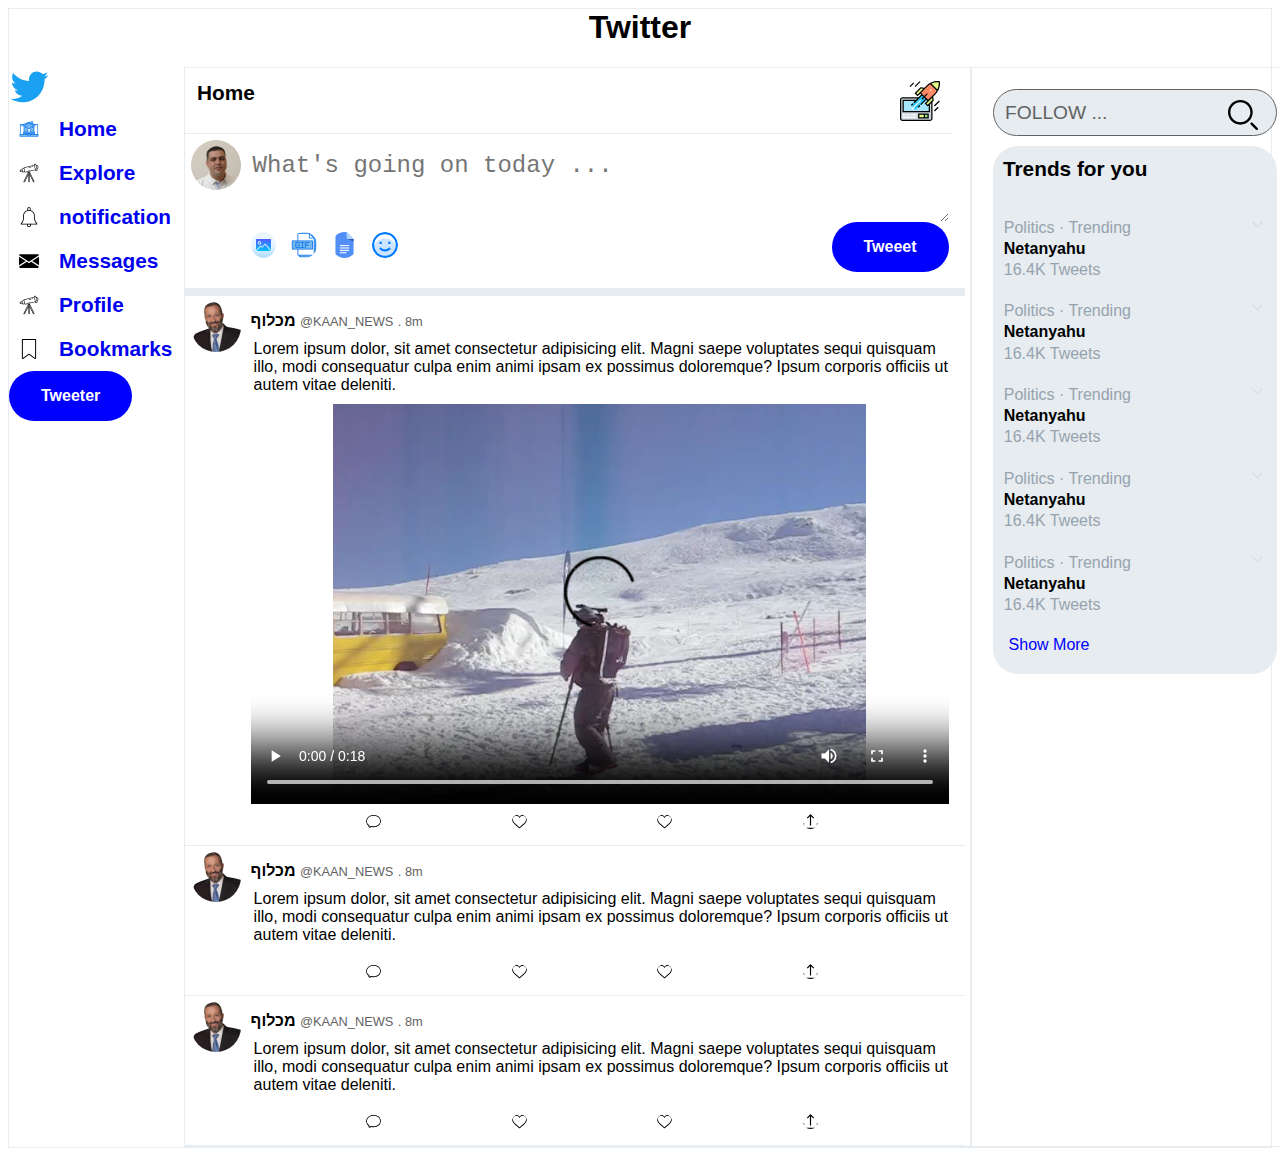
==== commit 560a273f: "add events for profile edit + save will save into js local object" ====
--- a/HTML/twitterOne/index.html
+++ b/HTML/twitterOne/index.html
@@ -308,7 +308,7 @@
                     <div class="closex" onClick="editProfileCloseHandler();">X</div>
                     <div class="title">Edit Profile</div>
                     <div class="space"></div>
-                    <div class="save"><button class="button">Save</button></div>
+                    <div class="save"><button class="button" id="profileSaveButton">Save</button></div>
                 </div>
 
                 <div class="feed-item-top profile-top">
@@ -325,8 +325,8 @@
 
                 <form class="modal-form" method="post">
                     <div class="form-element input" key="1">
-                        <label for="fname">Name</label>
-                        <input class="box-input" id="fname" type="input" placeholder="">                    
+                        <label for="fName">Name</label>
+                        <input class="box-input" id="fName" type="input" placeholder="">                    
                     </div>
                     <div class="form-element input" key="1">
                         <label for="fBio">Bio</label>
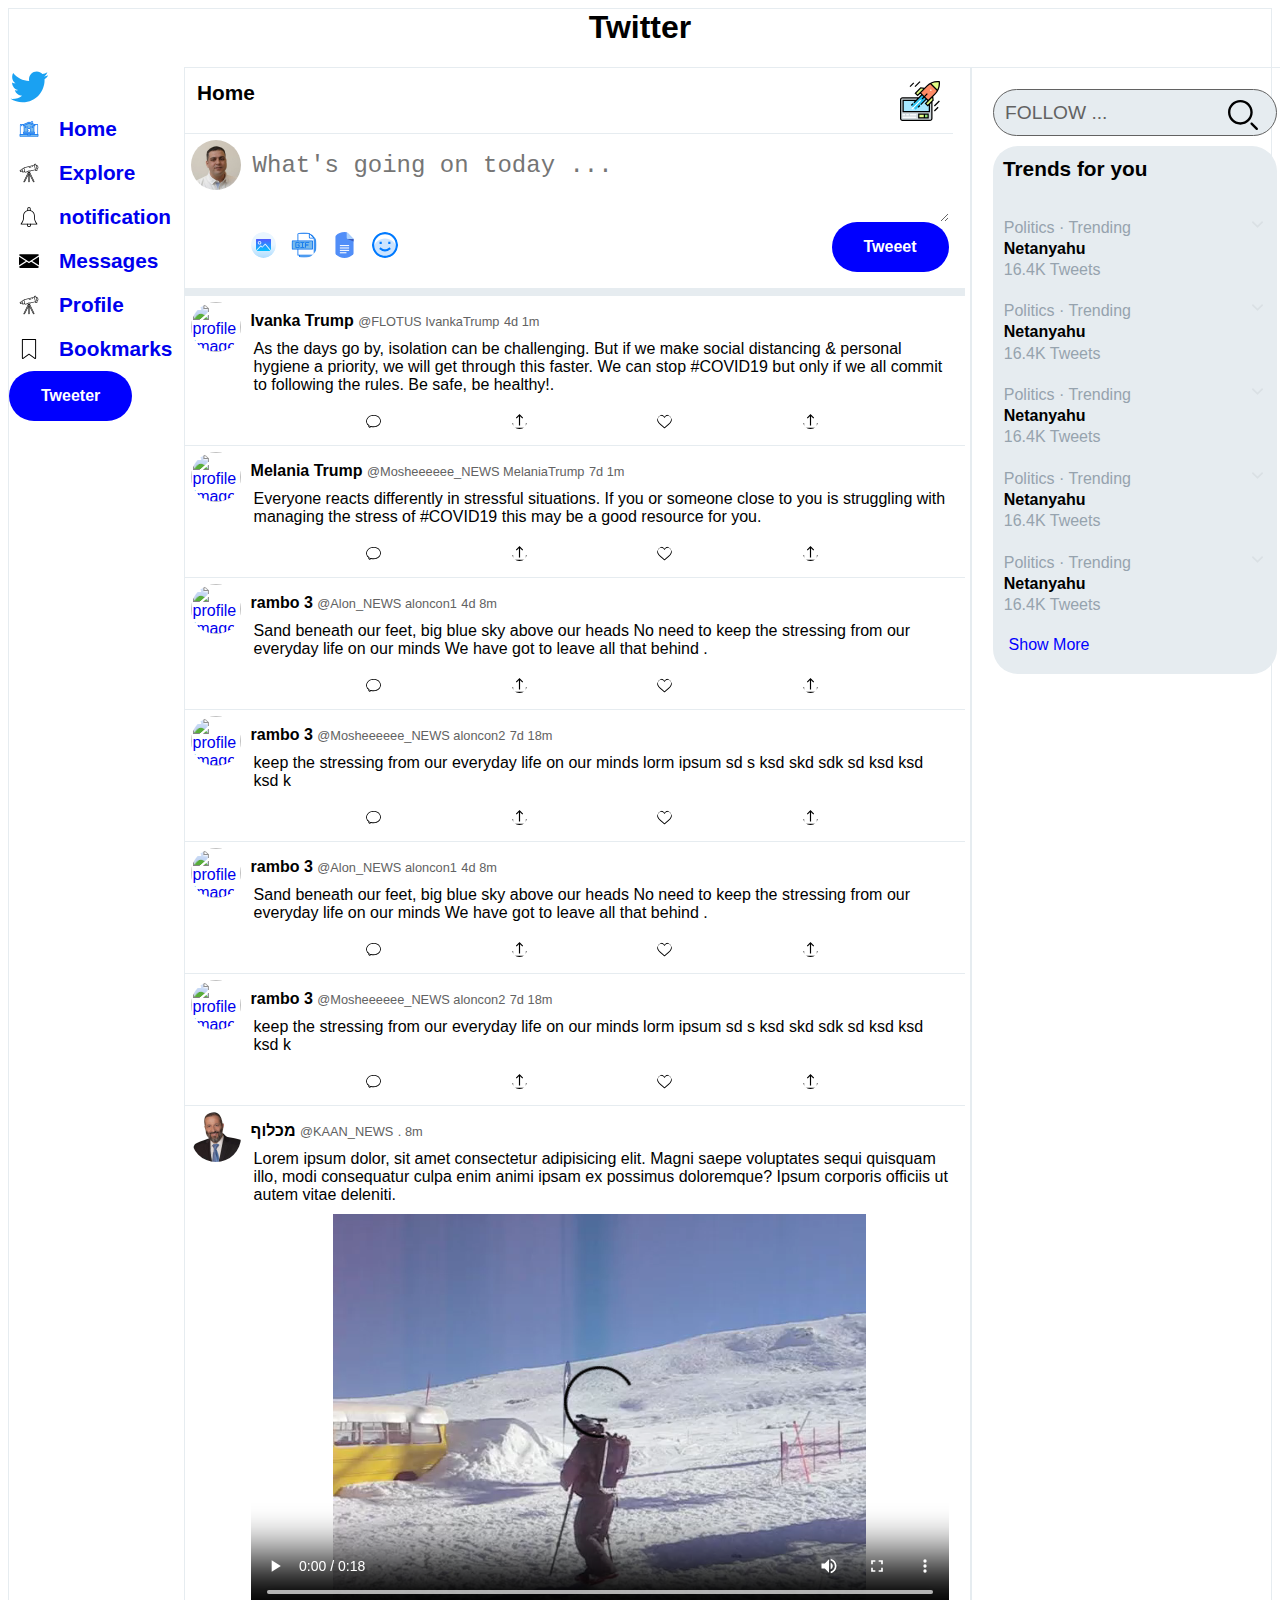
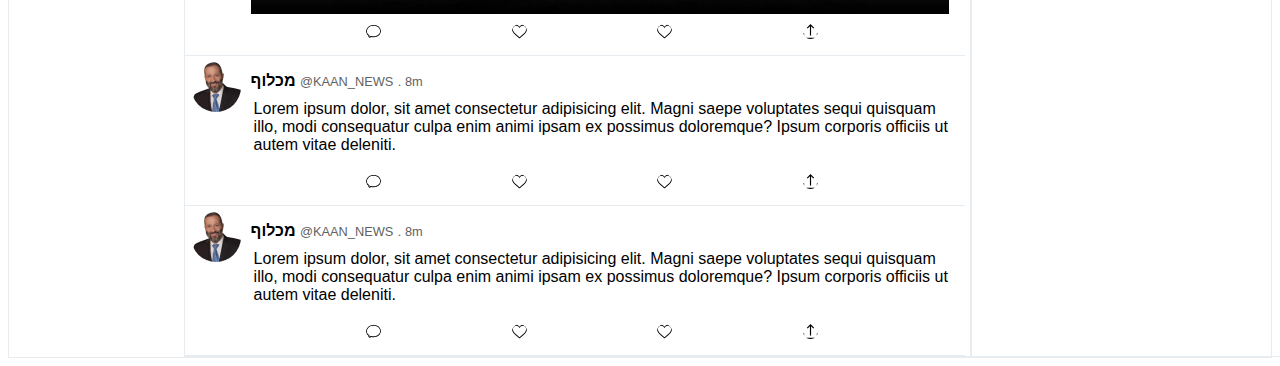
==== commit 3f6167c3: "JS Async Programming Exercise - before Promisses.." ====
--- a/HTML/twitterOne/index.html
+++ b/HTML/twitterOne/index.html
@@ -11,6 +11,7 @@
         <link rel="stylesheet" type="text/css" href="./css/modal.css">
 
         <script type="text/javascript" src="./js/myScripts.js"></script>
+        <script type="text/javascript" src="./js/objects.js"></script>
         <script type="text/javascript" src="./js/template.js"></script>
     </head>
     <body>
@@ -141,13 +142,18 @@
                                     </div>
                                 </div>
                                 <div>
-                                    <button class="button">Tweeet</button>
+                                    <button class="button" id="tweet-button">Tweeet</button>
                                 </div>
                             </div>
                         </div>
                         
                     </div>
                     <!-- end of new box header -->
+                                <!-- start of template -->
+                    <div id="news-feed-item-template">
+                
+                    </div>
+
                     <div class="feed-item ">
                         <div class="img-col">
                             <a href=#><img src="./assets/deri.jpg" alt="profile image"></a>
@@ -368,8 +374,8 @@
                         <div class="feed-item-footer">
                             <div class="icone-list">
                                 <div class="icon-e"><a href=#><img src="./assets/comment.svg" alt="comment ..."></a></div>
-                                <div class="icon-e"><a href=#><img src="./assets/love.svg" alt="recycel ..."></a></div>
-                                <div class="icon-e"><a href=#><img src="./assets/love.svg" alt="love ..."></a></div>
+                                <div class="icon-e"><a href=#><img src="./assets/upload.svg" alt="recycel ..."></a></div>
+                                <div class="icon-e" id="divlikeid"><a href="javascript:;" id="123"><img src="./assets/love.svg" alt="love ..."></a></div>
                                 <div class="icon-e"><a href=#><img src="./assets/upload.svg" alt="upload ..."></a></div>
                             </div>
                         </div>
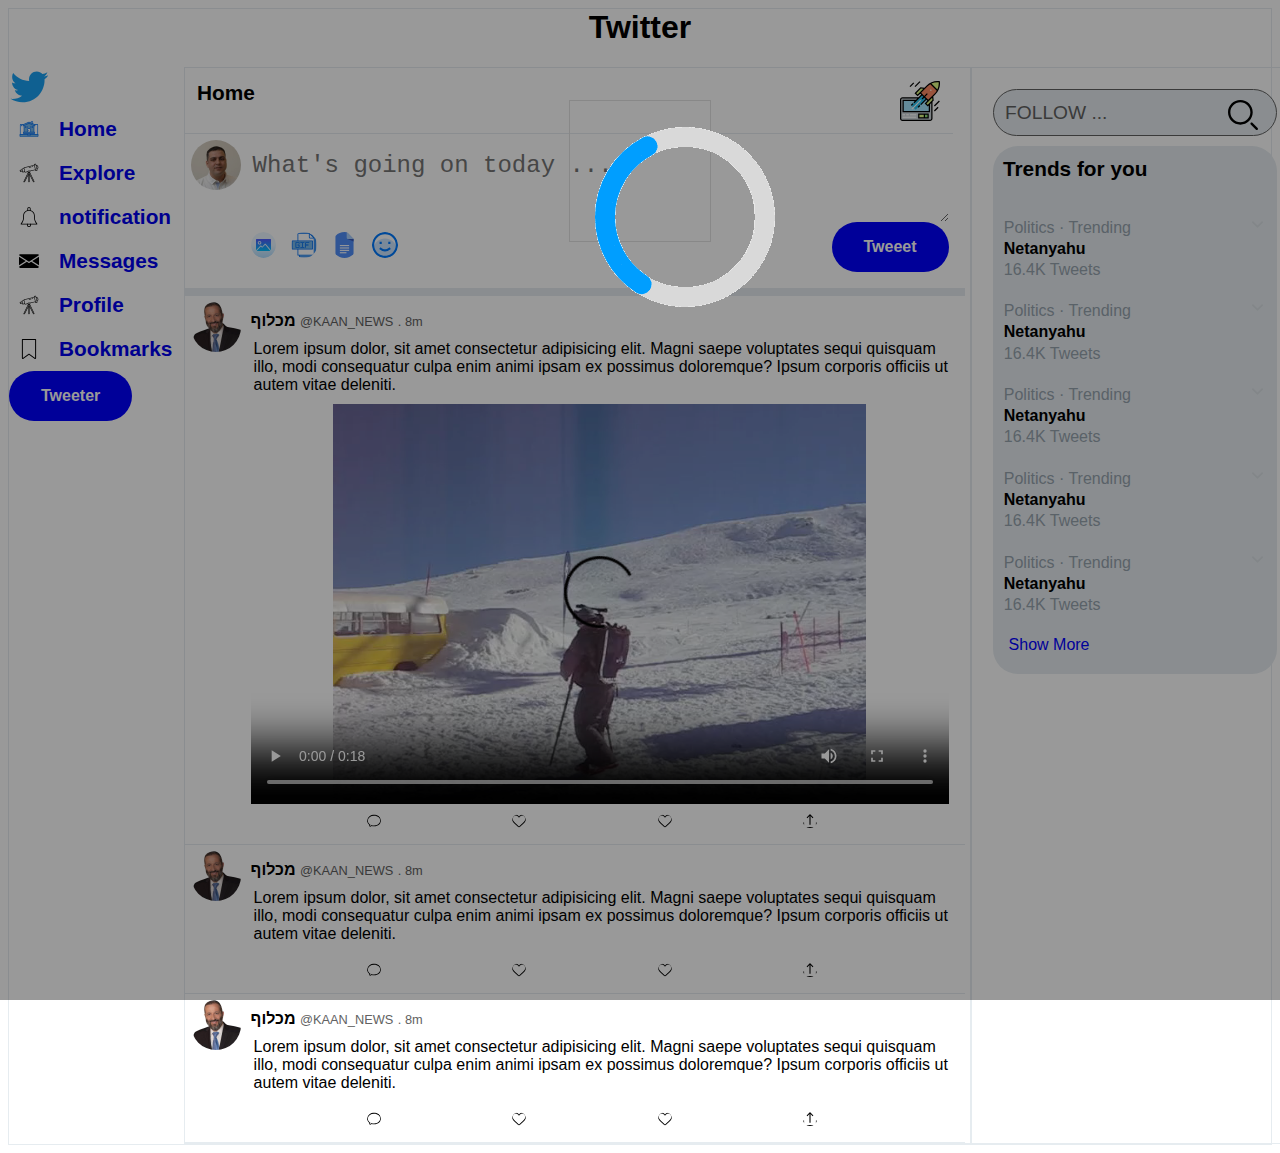
==== commit f555fbf4: "JS Async Programming exercise #2" ====
--- a/HTML/twitterOne/index.html
+++ b/HTML/twitterOne/index.html
@@ -12,6 +12,7 @@
 
         <script type="text/javascript" src="./js/myScripts.js"></script>
         <script type="text/javascript" src="./js/objects.js"></script>
+        
         <script type="text/javascript" src="./js/template.js"></script>
     </head>
     <body>
@@ -307,6 +308,9 @@
             </div>
         </main>
 
+        <div id="modal-back" class="modal-back close">            
+            <div class="throbber" id="throbber"> <img src="./assets/throbber_12.gif" /></div>
+        </div>
 
         <div id="modal-back" class="modal-back close">            
             <div class="modal profile-wrapper" id="modal">
@@ -366,7 +370,9 @@
                             <span class="name" id="top-title-name"> מכלוף</span>
                             <span class="more" id="top-title-more"> @KAAN_NEWS</span>
                             <span class="more" id="top-title-time"> . 8m</span>
-                        </div>
+                            <div class="top-title-right" id="feed-item-delete">X</div>
+                        </div>
+                        
                         <div class="description" id="story-col-text">
                             Lorem ipsum dolor, sit amet consectetur adipisicing elit. Magni saepe voluptates sequi quisquam illo, modi consequatur culpa enim animi ipsam ex possimus doloremque? Ipsum corporis officiis ut autem vitae deleniti.
                         </div>
--- a/HTML/twitterOne/css/news.css
+++ b/HTML/twitterOne/css/news.css
@@ -49,7 +49,25 @@
   border-radius: 50%;
 }
 .news-feed-wrapper .feed-item-footer .icon-e img {
-  width: 15px;
+  width: 14px;
+}
+.news-feed-wrapper .feed-item-footer .icon-e .liked img {
+  font-size: 0.7em;
+  filter: invert(95%) sepia(100%) saturate(5%) hue-rotate(-70deg) brightness(50%) contrast(93%);
+}
+.news-feed-wrapper .feed-item-footer .icon-e .liked {
+  border: 1px solid red;
+}
+.news-feed-wrapper .story-col {
+  width: 100%;
+}
+.news-feed-wrapper .story-col .top-title-right {
+  cursor: pointer;
+  font-weight: 600;
+  color: red;
+}
+.news-feed-wrapper .story-col .top-title-right {
+  float: right;
 }
 .news-feed-wrapper .story-col .top-title .name {
   font-weight: bold;
--- a/HTML/twitterOne/css/modal.css
+++ b/HTML/twitterOne/css/modal.css
@@ -35,4 +35,13 @@
   border: 1px solid #888;
 }
 
+#throbber {
+  background-color: transparent;
+  width: 100px;
+  height: 100px;
+  margin: auto;
+  padding: 20px;
+  border: 1px solid #888;
+}
+
 /*# sourceMappingURL=modal.css.map */
